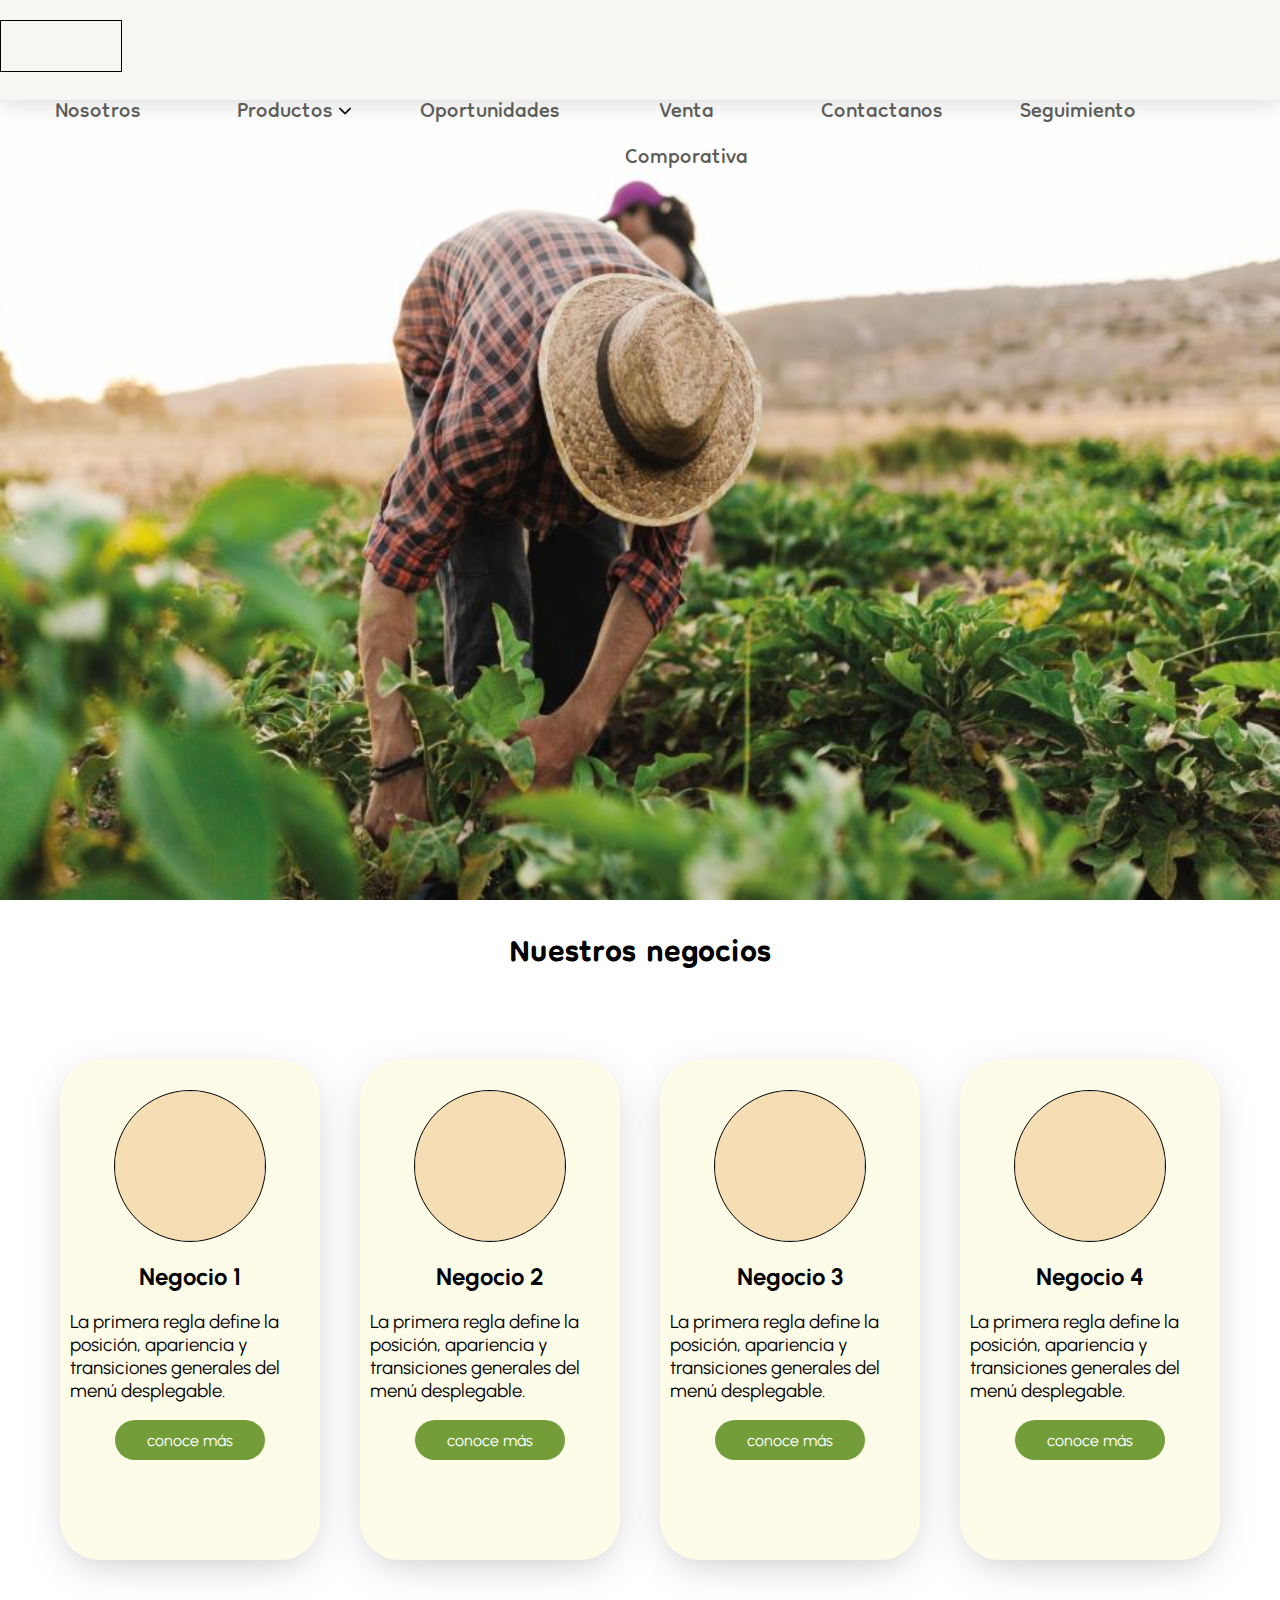
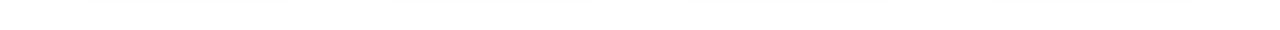
==== index.html @ aed50dfa "Creando archivo index.html" ====
<!DOCTYPE html>
<html lang="es">
<head>
    <meta charset="UTF-8">
    <meta http-equiv="X-UA-Compatible" content="IE=edge">
    <meta name="viewport" content="width=device-width, initial-scale=1.0">
    <link rel="stylesheet" href="/css/style.css">
   
    <title>Home | Pacifico</title>
</head>
<body>
    <header class="header-desktop"> 
        <div class="content-header">
            <div class="content-logo">
                <img src="" alt="">
            </div>
            <div class="content-nav">
                <nav class="nav-menu">
                    <ul>
                        <li><a href="">Nosotros</a></li>
                        <li class="dropdown" onmouseover="showDropdown()" onmouseout="hideDropdown()">
                            <a href="">Productos </a> <img class="img-nav" src="/icon/flecha.png"></img>
                            <ul id="dropdown-menu">
                                <li><a href="">Enmiendas Agricolas Calcicas</a></li>
                                <li><a href="">Abonos Naturales</a></li>
                                <li><a href="">Abonos Agricolas</a></li>
                            </ul>
                        </li>
                        <li><a href="">Oportunidades</a></li>
                        <li><a href="">Venta Comporativa</a></li>
                        <li><a href="">Contactanos</a></li>
                        <li><a href="">Seguimiento</a></li>
                       <!--<li class="icon-search"></li>--> 
                    </ul>
                </nav>
            </div>  
        </div>
    </header>
    <header class="header-mobile">
    </header>


    <div class="container-fluid">
        <div class="carrusel-img">
            <img src="/img/agricola _1.jpeg" alt="">
        </div>
    </div>
    <nav class="nav-menu-2">
        <h2>Nuestros negocios</h2>
        <div class="card-menu">
            <div class="card-item">
                <img src="" alt="">
                <h3>Negocio 1</h3>
                <p>La primera regla define la posición, apariencia y transiciones generales 
                    del menú desplegable.</p>
                    <a href=""><button class="btn-redic">conoce más</button></a>
            </div>
            <div class="card-item">
                <img src="" alt="">
                <h3>Negocio 2</h3>
                <p>La primera regla define la posición, apariencia y transiciones generales 
                    del menú desplegable.</p>
                    <a href=""><button class="btn-redic">conoce más</button></a>
            </div>
            <div class="card-item">
                <img src="" alt="">
                <h3>Negocio 3</h3>
                <p>La primera regla define la posición, apariencia y transiciones generales 
                    del menú desplegable.</p>
                    <a href=""><button class="btn-redic">conoce más</button></a>
            </div>
            <div class="card-item">
                <img src="" alt="">
                <h3>Negocio 4</h3>
                <p>La primera regla define la posición, apariencia y transiciones generales 
                    del menú desplegable.</p>
                    <a href=""><button class="btn-redic">conoce más</button></a>
            </div>
        </div>
    </nav>
</body>
<script src="/js/script.js"></script>
</html>
---- css/style.css ----
@import url('https://fonts.googleapis.com/css2?family=Dongle:wght@300;400&display=swap');
@import url('https://fonts.googleapis.com/css2?family=Urbanist:wght@300&display=swap');
body{
    margin: 0px;
    padding: 0px;
}
.header-desktop{
    background-color: #e9e3d548;
    display: flex;
    justify-content: center;
    width: 100%;
    height: 90px;
    padding-top: 10px;
    box-shadow: 0px 5px 20px 0px rgba(102, 102, 102, 0.2);
    position: absolute;
    z-index: 1;
}
.content-header{
    display: flex;
    flex-wrap: wrap;
}
.content-logo{
    border: 1px solid black;
    width: 120px;
    height: 50px;
    margin: 10px 42px 0px 0px;
}
.nav-menu ul{
    display: flex;
    flex-direction: row;
    list-style: none;
    margin: 10px 0px 0px 0px;
    padding: 0px;
}
.nav-menu li{
    border: 0px solid rgb(0, 0, 0);
    width:180px;
    border-radius: 10px;
    padding: 5px;
    margin: 3px;
    text-align: center;
}
.nav-menu a{
    text-decoration: none;
    color: #5d5d5a;
    font-size: 24pt;
    font-family: 'Dongle', sans-serif;
    transition: all 0.3s ease-in-out;
}
.img-nav{
    width: 12px;
    height: 12px;

}
.nav-menu a:hover{
    color: #ff7657;
}

#dropdown-menu {
    display: none;
}
#dropdown-menu li{
    text-align: center;
    height: max-content;
    width: 170px;
    padding: 10px 10px 0px 10px ;
    border: 0px solid rgba(0, 0, 0, 0.1);
    margin: 0px;
    transition: background-color 0.8s ease-in-out;
}
#dropdown-menu li:hover{
    background-color: #ffc87c96
}

.dropdown:hover #dropdown-menu {
    display: block;
    width: max-content;
    height: auto;
    background-color: rgb(255, 255, 255);
    padding: 0px;
    margin-top: 15px;
    border-radius: 15px;
    box-shadow: 0px 5px 20px 5px rgba(102, 102, 102, 0.3);
}

.container-fluid{
    border: 0px solid black;
    height: 900px;
    padding: 0px;
    margin: 0px;
    background-color: black;
}
.carrusel-img{
    width: 100%;
    height: 100%;

}
.carrusel-img img{
    width: 100%;
    height: 100%;
    border: none;
}
.nav-menu-2{
    border: 0px solid black;
    text-align: center;
    height: 500px;
}
.nav-menu-2 h2{
    font-family: 'Dongle', sans-serif;
    font-size: 36pt;
    margin: 20px 0px 0px 0px;
    padding: 0px;
    color: rgb(0, 0, 0);
}
.card-menu{
    display: flex;
    border: 0px solid black;
    justify-content:center;
    padding: 50px;
}
.card-item{
    display: flex;
    align-items: center;
    flex-direction: column;
    width: 320px;
    height: 480px;
    padding: 10px;
    margin: 20px;
    border: 0px solid black;

    background-color: #fbfad380;
    border-radius: 40px;
    box-shadow:0px 10px 40px -10px rgba(102, 102, 102, 0.4);
    transition: all 0.5s ease;
}
.card-item:hover{
    padding: 15px;
}
.card-item img{
    width: 150px;
    height: 150px;
    border: 1px solid black;
    margin: 20px;
    border-radius: 50%;
    background-color: wheat;
}
.card-item h3{
    width: 200px;
    margin: 0px;
    padding: 0px;
    font-family: 'Urbanist', sans-serif;
    font-size: 18pt;
}
.card-item p{
    width: 240px;
    text-align:left;
    font-size: 14pt;
    font-family: 'Urbanist', sans-serif;
}
.card-item a{
    text-decoration: none;
    font-size: 16pt;
}
.btn-redic{
    border: none;
    width: 150px;
    height: 40px;
    border-radius: 20px;
    padding: 10px;
    font-size: 12pt;
    background-color: #729d39;
    color: white;
    font-family: 'Urbanist', sans-serif;
}
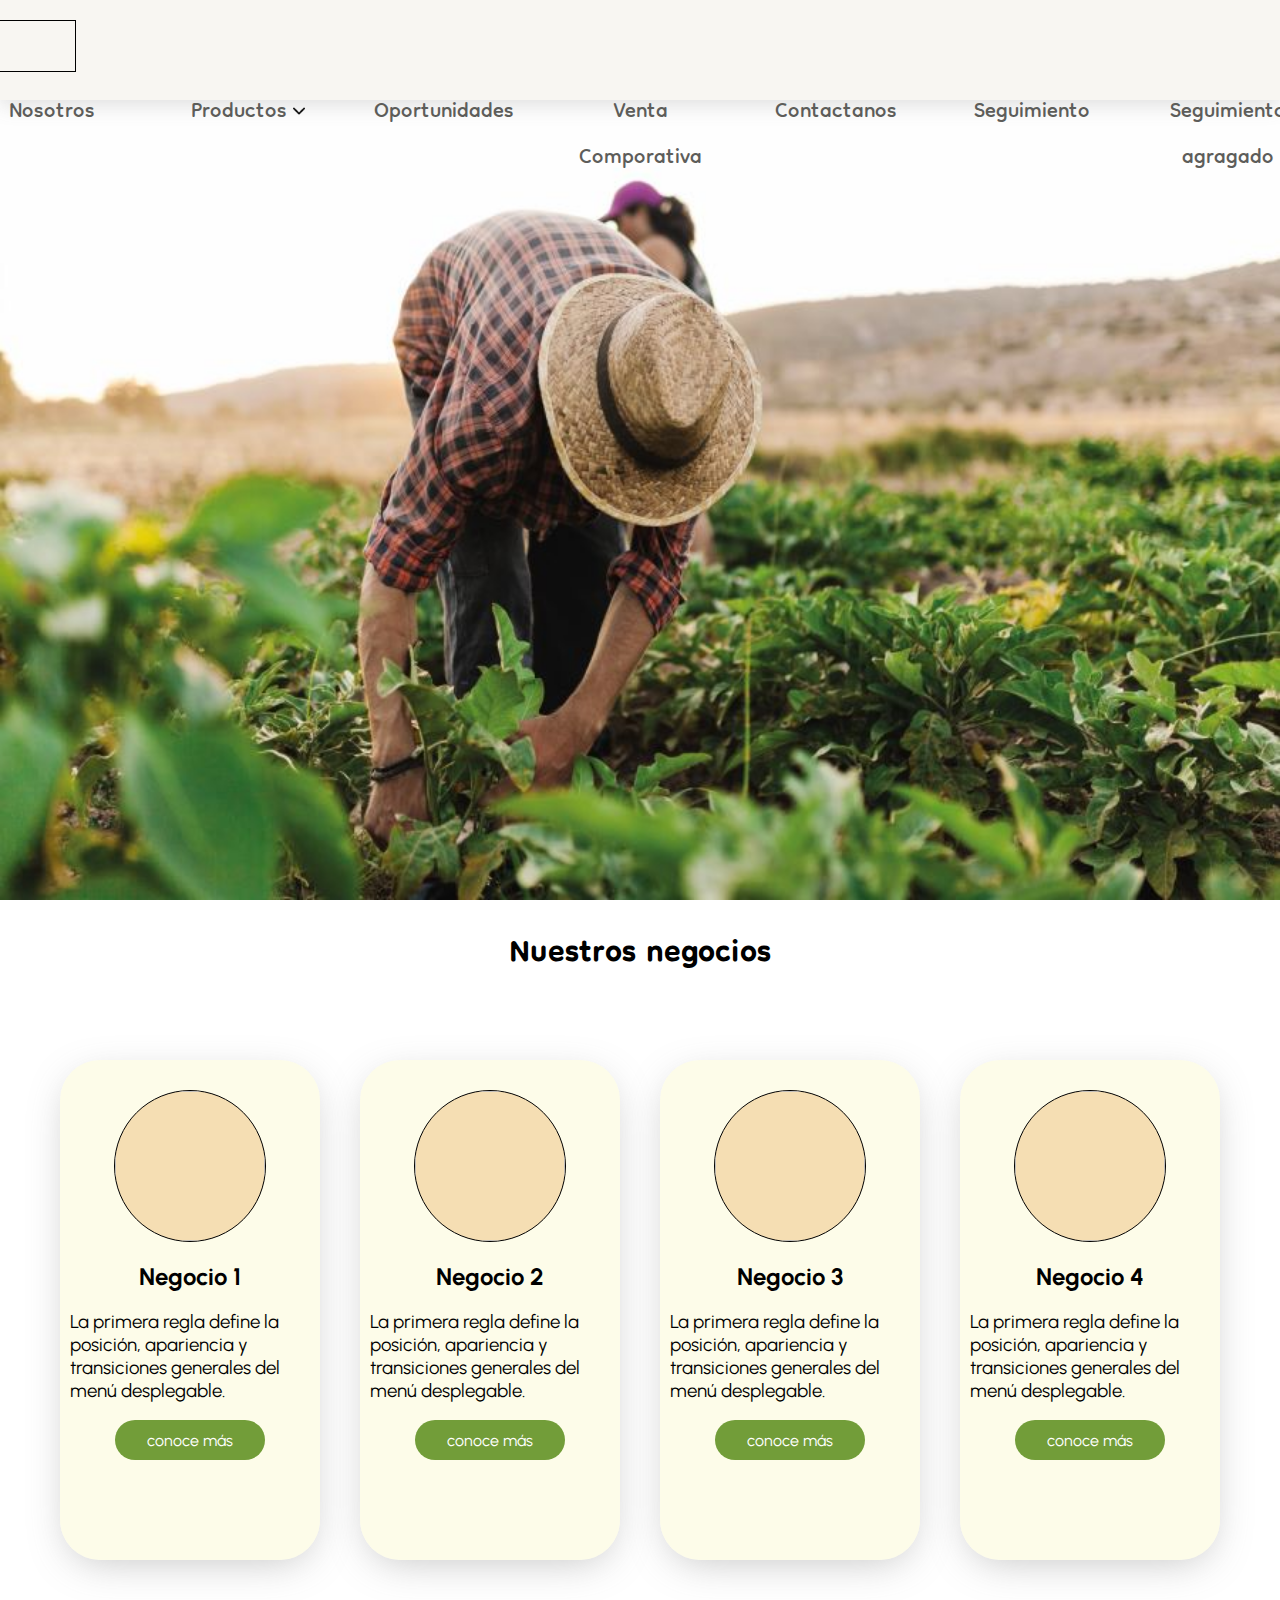
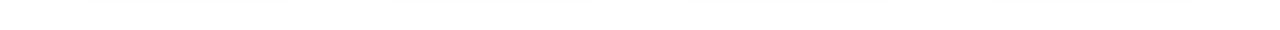
==== commit 19fb47ce: "Se creo nuevo elemento al nav" ====
--- a/index.html
+++ b/index.html
@@ -30,6 +30,7 @@
                         <li><a href="">Venta Comporativa</a></li>
                         <li><a href="">Contactanos</a></li>
                         <li><a href="">Seguimiento</a></li>
+                        <li><a href="">Seguimiento agragado</a></li>
                        <!--<li class="icon-search"></li>--> 
                     </ul>
                 </nav>
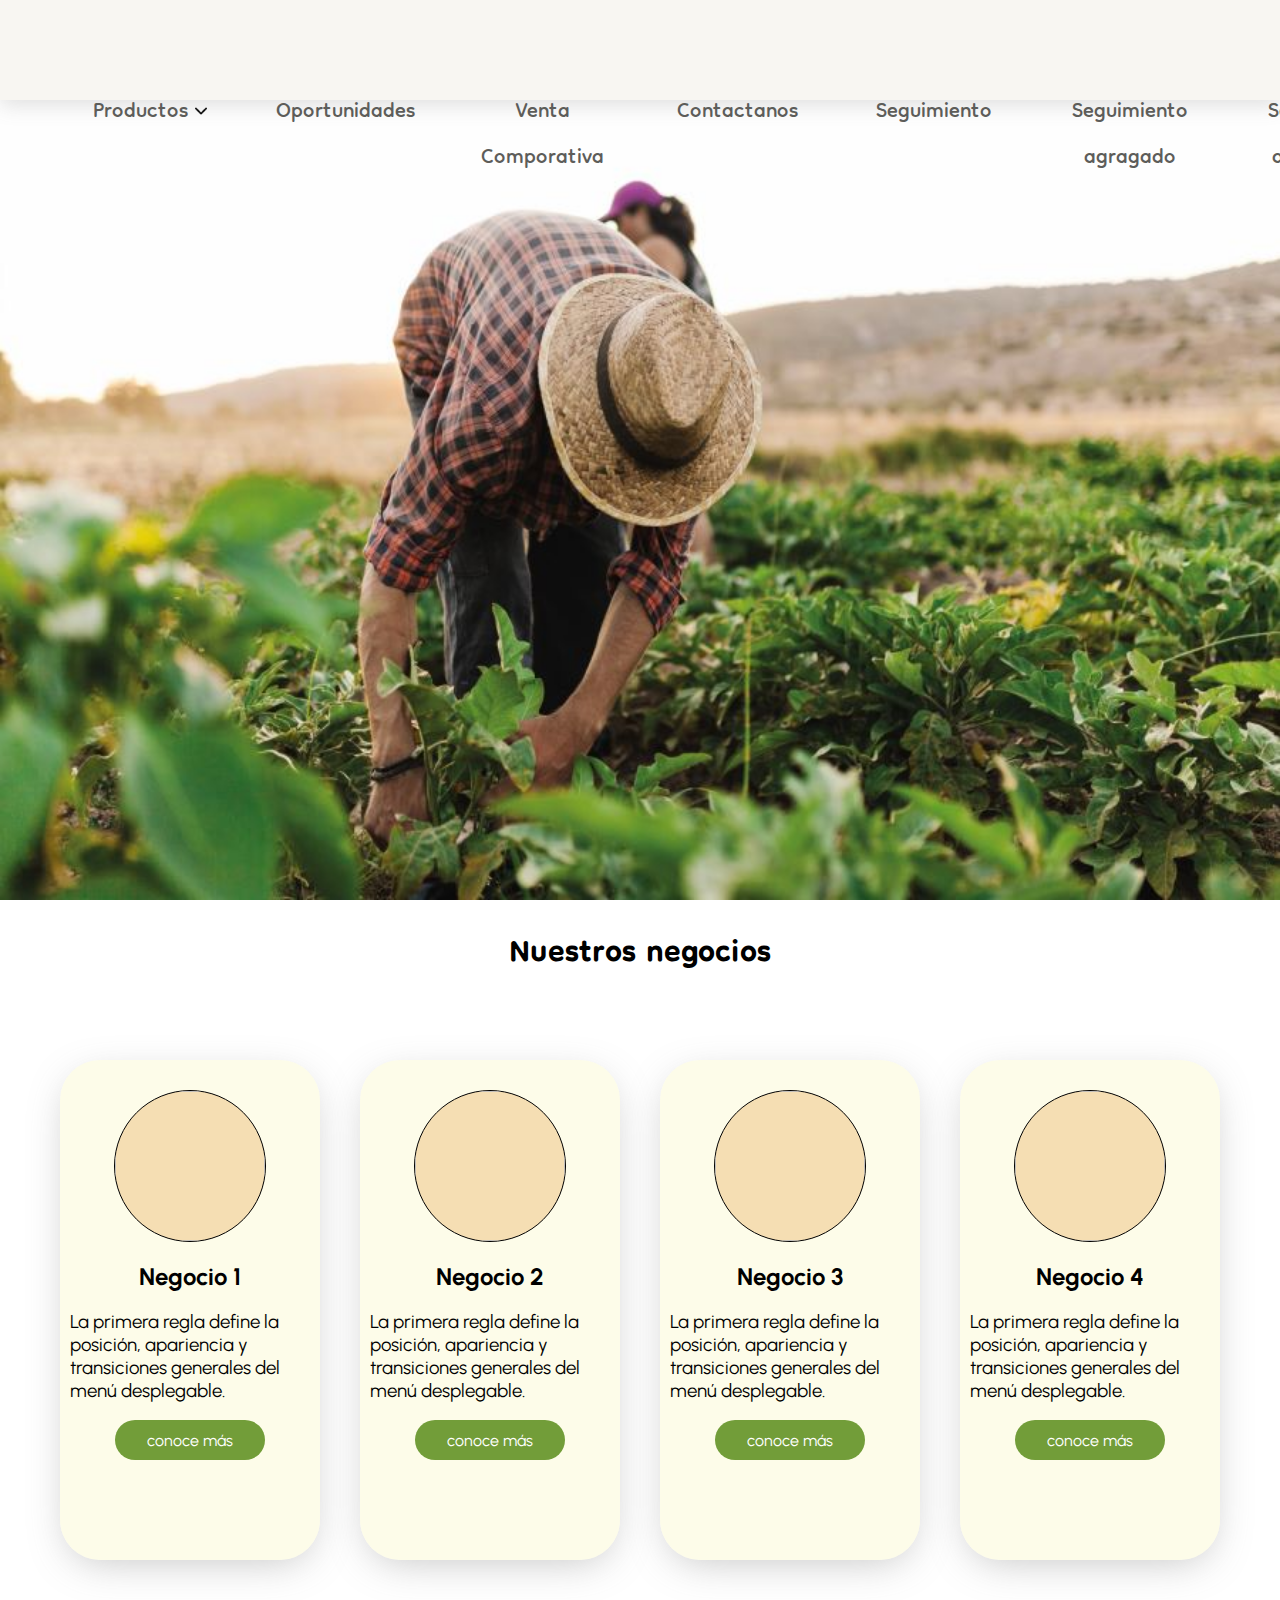
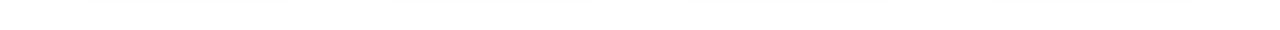
==== commit fe7c476b: "Nuevo elemento en nav" ====
--- a/index.html
+++ b/index.html
@@ -31,6 +31,7 @@
                         <li><a href="">Contactanos</a></li>
                         <li><a href="">Seguimiento</a></li>
                         <li><a href="">Seguimiento agragado</a></li>
+                        <li><a href="">Seguimiento agragado 2</a></li> 
                        <!--<li class="icon-search"></li>--> 
                     </ul>
                 </nav>
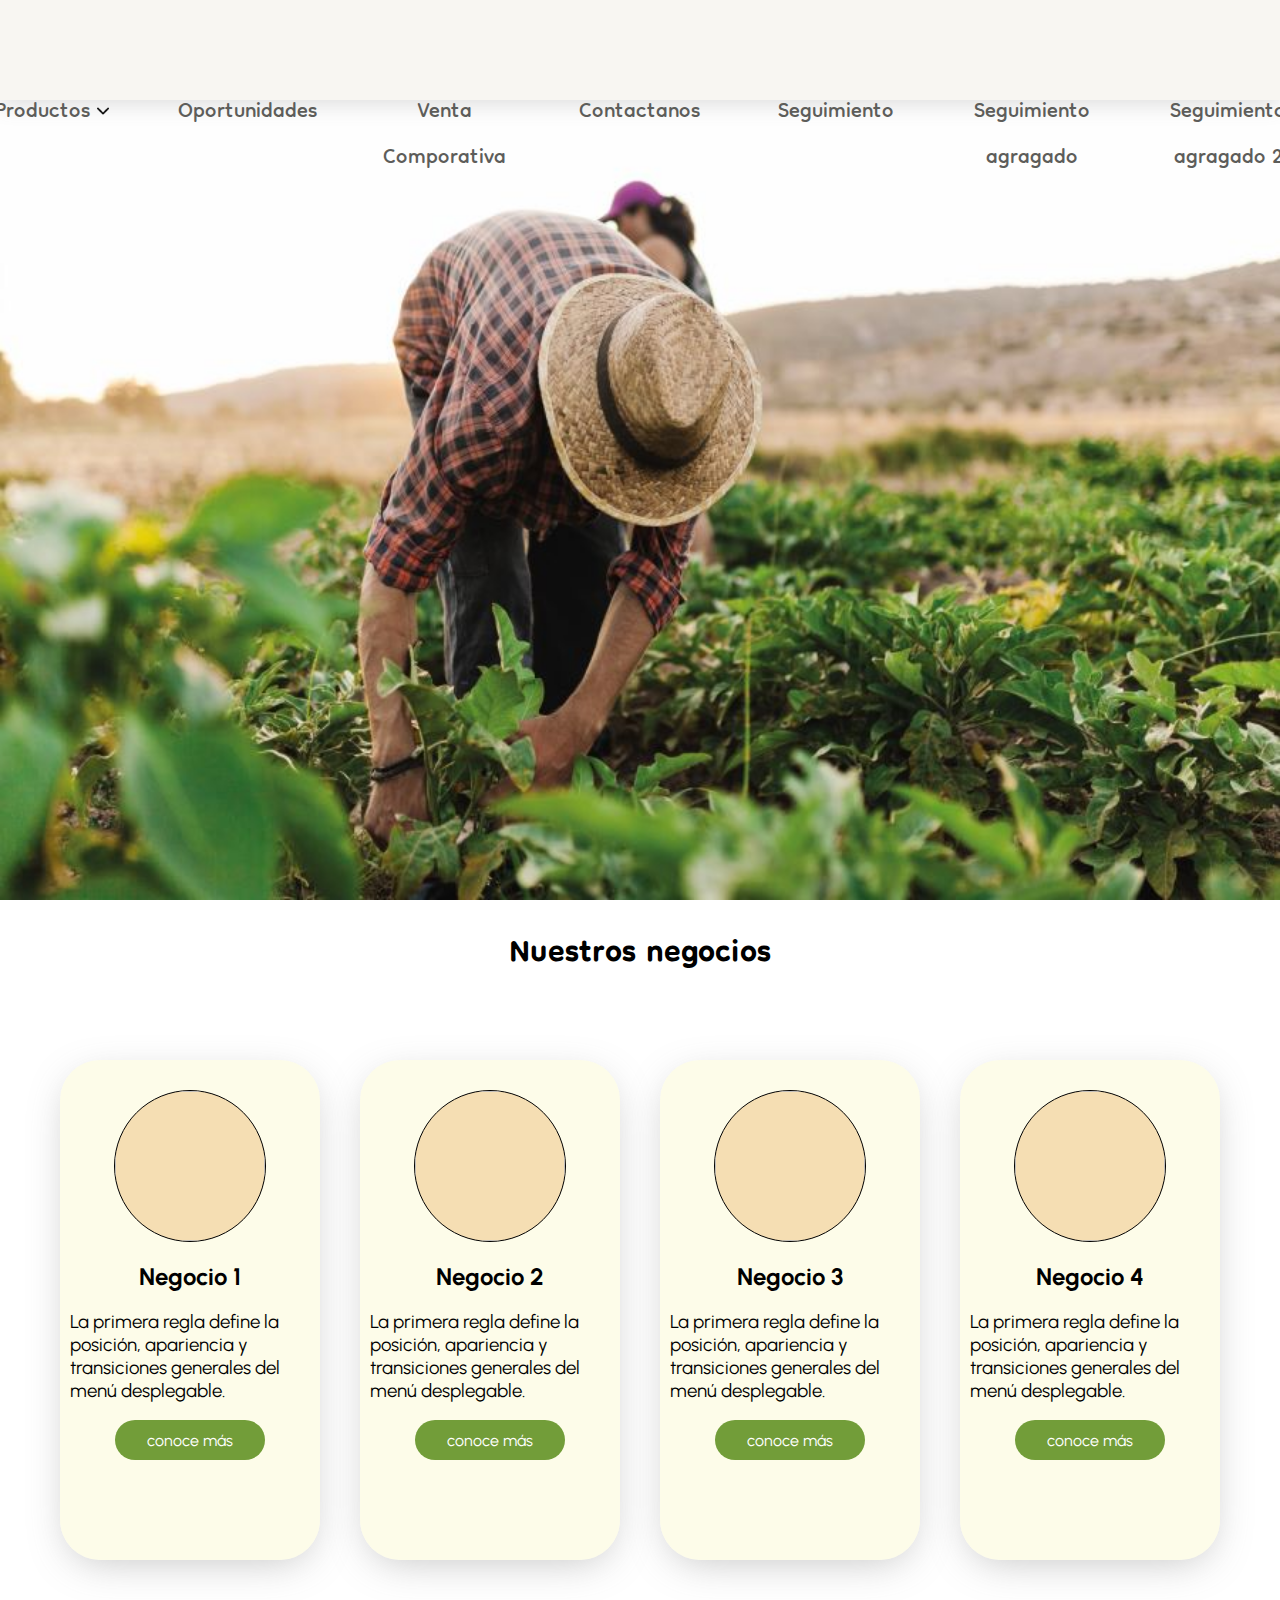
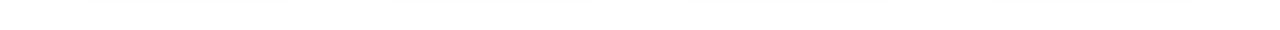
==== commit b603e665: "Se agrego nuevo elemento en el Nav" ====
--- a/index.html
+++ b/index.html
@@ -32,6 +32,7 @@
                         <li><a href="">Seguimiento</a></li>
                         <li><a href="">Seguimiento agragado</a></li>
                         <li><a href="">Seguimiento agragado 2</a></li> 
+                        <li><a href="">Seguimiento agragado por ANA</a></li> 
                        <!--<li class="icon-search"></li>--> 
                     </ul>
                 </nav>
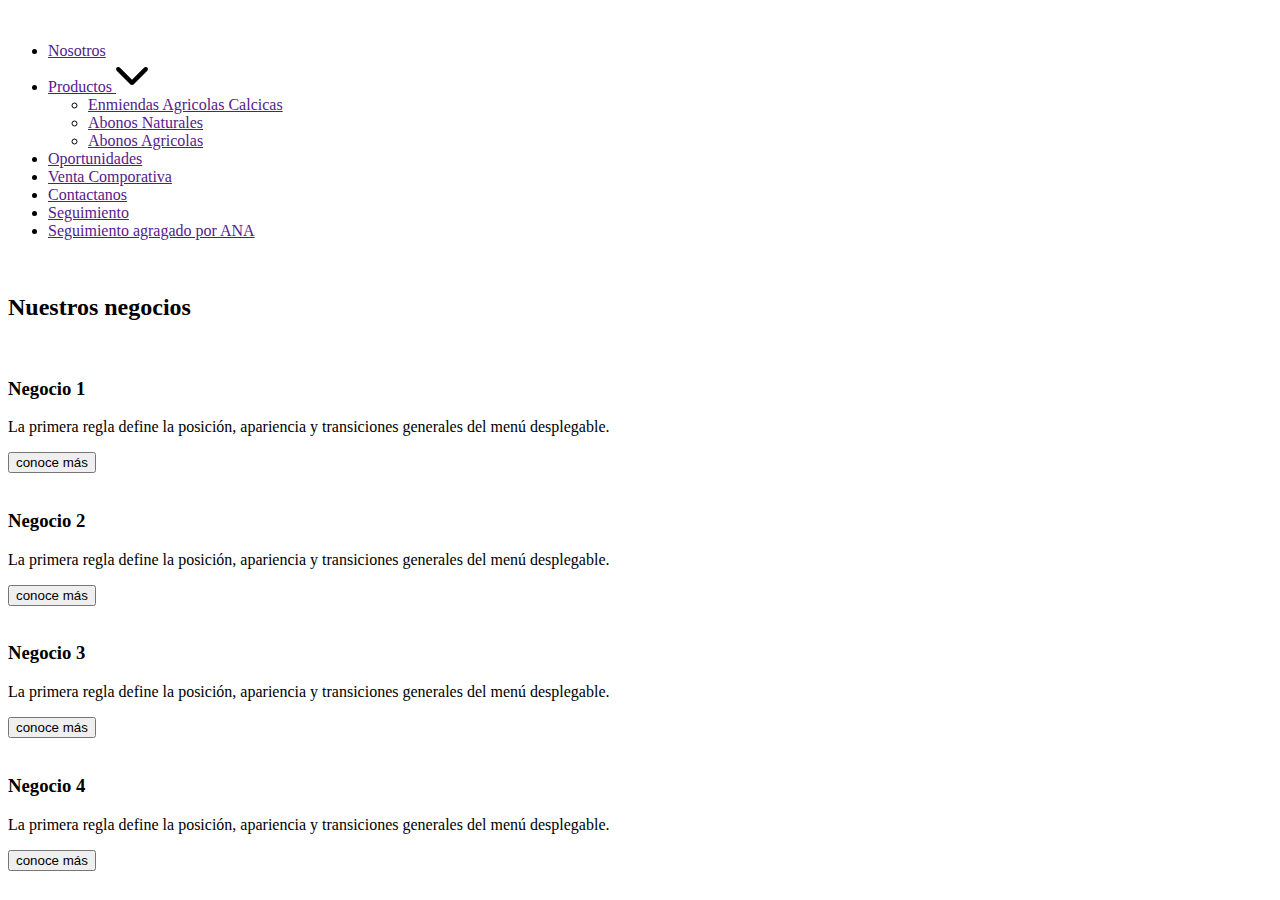
==== commit 9543174d: "Se modifico el nav" ====
--- a/index.html
+++ b/index.html
@@ -4,9 +4,9 @@
     <meta charset="UTF-8">
     <meta http-equiv="X-UA-Compatible" content="IE=edge">
     <meta name="viewport" content="width=device-width, initial-scale=1.0">
-    <link rel="stylesheet" href="/css/style.css">
+    <link rel="stylesheet" href="/Pacifico-Web/css/style.css">
    
-    <title>Home | Pacifico</title>
+    <title>Home | Pacifico m&ds</title>
 </head>
 <body>
     <header class="header-desktop"> 
@@ -30,8 +30,6 @@
                         <li><a href="">Venta Comporativa</a></li>
                         <li><a href="">Contactanos</a></li>
                         <li><a href="">Seguimiento</a></li>
-                        <li><a href="">Seguimiento agragado</a></li>
-                        <li><a href="">Seguimiento agragado 2</a></li> 
                         <li><a href="">Seguimiento agragado por ANA</a></li> 
                        <!--<li class="icon-search"></li>--> 
                     </ul>
@@ -45,7 +43,7 @@
 
     <div class="container-fluid">
         <div class="carrusel-img">
-            <img src="/img/agricola _1.jpeg" alt="">
+            <img src="/Pacifico-Web/img/agricola _1.jpeg" alt="">
         </div>
     </div>
     <nav class="nav-menu-2">
@@ -82,5 +80,5 @@
         </div>
     </nav>
 </body>
-<script src="/js/script.js"></script>
+<script src="/Pacifico-Web/js/script.js"></script>
 </html>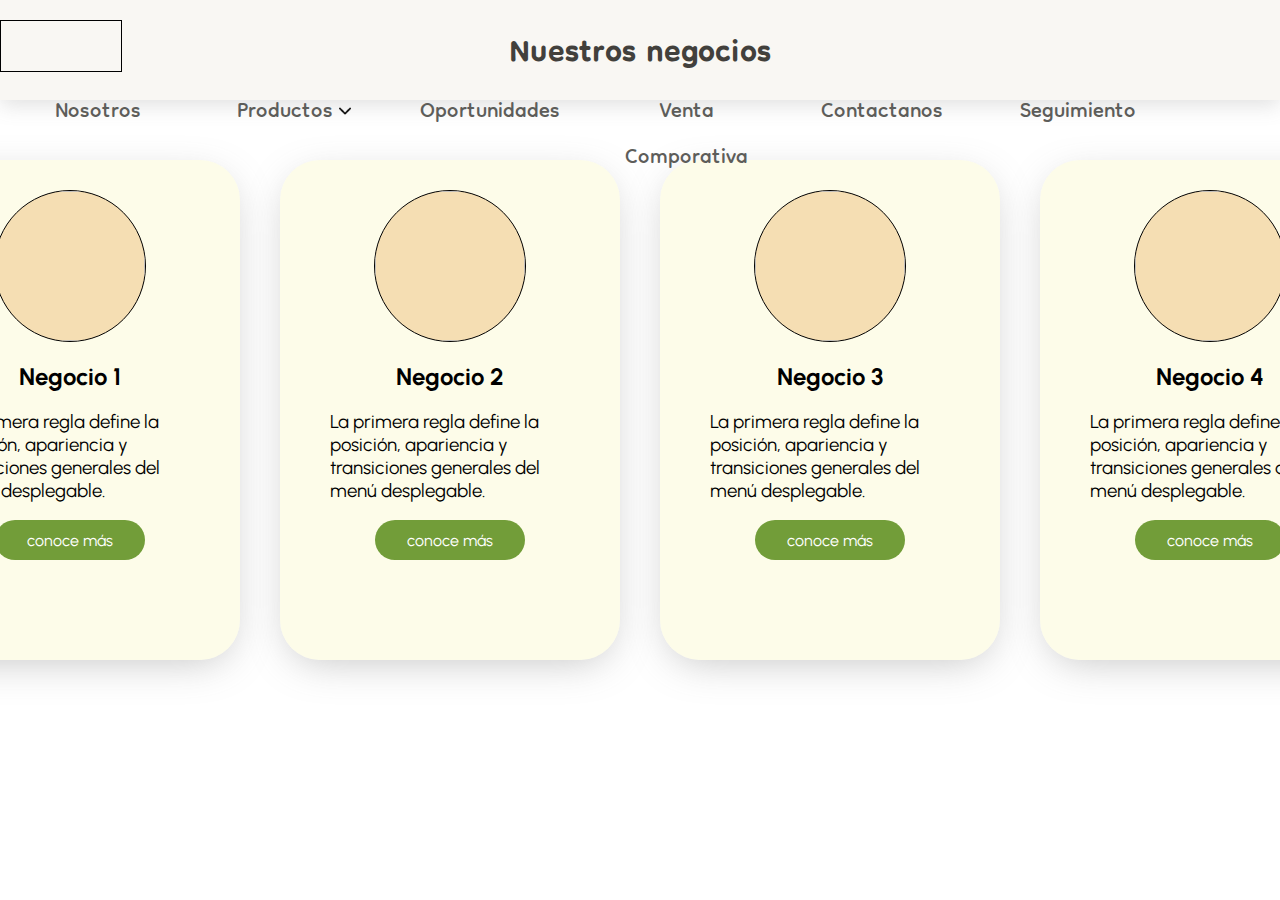
==== commit 92fcb0cb: "Creacion de la pagina productos y primer avance de card" ====
--- a/index.html
+++ b/index.html
@@ -4,7 +4,7 @@
     <meta charset="UTF-8">
     <meta http-equiv="X-UA-Compatible" content="IE=edge">
     <meta name="viewport" content="width=device-width, initial-scale=1.0">
-    <link rel="stylesheet" href="/Pacifico-Web/css/style.css">
+    <link rel="stylesheet" href="/css/style.css">
    
     <title>Home | Pacifico m&ds</title>
 </head>
@@ -19,7 +19,7 @@
                     <ul>
                         <li><a href="">Nosotros</a></li>
                         <li class="dropdown" onmouseover="showDropdown()" onmouseout="hideDropdown()">
-                            <a href="">Productos </a> <img class="img-nav" src="/icon/flecha.png"></img>
+                            <a href="pages/productos.html">Productos </a> <img class="img-nav" src="/icon/flecha.png"></img>
                             <ul id="dropdown-menu">
                                 <li><a href="">Enmiendas Agricolas Calcicas</a></li>
                                 <li><a href="">Abonos Naturales</a></li>
@@ -30,7 +30,6 @@
                         <li><a href="">Venta Comporativa</a></li>
                         <li><a href="">Contactanos</a></li>
                         <li><a href="">Seguimiento</a></li>
-                        <li><a href="">Seguimiento agragado por ANA</a></li> 
                        <!--<li class="icon-search"></li>--> 
                     </ul>
                 </nav>
@@ -39,11 +38,10 @@
     </header>
     <header class="header-mobile">
     </header>
-
-
+    
     <div class="container-fluid">
         <div class="carrusel-img">
-            <img src="/Pacifico-Web/img/agricola _1.jpeg" alt="">
+            <img src="/img/agricola _1.jpeg" alt="">
         </div>
     </div>
     <nav class="nav-menu-2">
@@ -80,5 +78,5 @@
         </div>
     </nav>
 </body>
-<script src="/Pacifico-Web/js/script.js"></script>
+<script src="/js/script.js"></script>
 </html>--- a/css/style.css
+++ b/css/style.css
@@ -0,0 +1,266 @@
+@import url('https://fonts.googleapis.com/css2?family=Dongle:wght@300;400&display=swap');
+@import url('https://fonts.googleapis.com/css2?family=Urbanist:wght@300&display=swap');
+@import url('https://fonts.googleapis.com/css2?family=Yantramanav:wght@300&display=swap');
+@font-face {
+    font-family: "Gotham";
+    src: url(/font/Gotham-Bold.otf);
+}
+body{
+    margin: 0px;
+    padding: 0px;
+    display: flex;
+    justify-content: center;
+}
+.header-desktop{
+    background-color: #e9e3d548;
+    display: flex;
+    justify-content: center;
+    width: 100%;
+    height: 90px;
+    padding-top: 10px;
+    box-shadow: 0px 5px 20px 0px rgba(102, 102, 102, 0.2);
+    position: absolute;
+    z-index: 1;
+}
+.content-header{
+    display: flex;
+    flex-wrap: wrap;
+}
+.content-logo{
+    border: 1px solid black;
+    width: 120px;
+    height: 50px;
+    margin: 10px 42px 0px 0px;
+}
+.nav-menu ul{
+    display: flex;
+    flex-direction: row;
+    list-style: none;
+    margin: 10px 0px 0px 0px;
+    padding: 0px;
+}
+.nav-menu li{
+    border: 0px solid rgb(0, 0, 0);
+    width:180px;
+    border-radius: 10px;
+    padding: 5px;
+    margin: 3px;
+    text-align: center;
+}
+.nav-menu a{
+    text-decoration: none;
+    color: #5d5d5a;
+    font-size: 24pt;
+    font-family: 'Dongle', sans-serif;
+    transition: all 0.3s ease-in-out;
+}
+.img-nav{
+    width: 12px;
+    height: 12px;
+
+}
+.nav-menu a:hover{
+    color: #ff7657;
+}
+
+#dropdown-menu {
+    display: none;
+}
+#dropdown-menu li{
+    text-align: center;
+    height: max-content;
+    width: 170px;
+    padding: 10px 10px 0px 10px ;
+    border: 0px solid rgba(0, 0, 0, 0.1);
+    margin: 0px;
+    transition: background-color 0.8s ease-in-out;
+}
+#dropdown-menu li:hover{
+    background-color: #ffc87c96
+}
+
+.dropdown:hover #dropdown-menu {
+    display: block;
+    width: max-content;
+    height: auto;
+    background-color: rgb(255, 255, 255);
+    padding: 0px;
+    margin-top: 15px;
+    border-radius: 15px;
+    box-shadow: 0px 5px 20px 5px rgba(102, 102, 102, 0.3);
+}
+
+.container-fluid{
+    border: 0px solid black;
+    height: 900px;
+    padding: 0px;
+    margin: 0px;
+    background-color: black;
+}
+.carrusel-img{
+    width: 100%;
+    height: 100%;
+
+}
+.carrusel-img img{
+    width: 100%;
+    height: 100%;
+    border: none;
+}
+.nav-menu-2{
+    border: 0px solid black;
+    text-align: center;
+    height: 500px;
+}
+.nav-menu-2 h2{
+    font-family: 'Dongle', sans-serif;
+    font-size: 36pt;
+    margin: 20px 0px 0px 0px;
+    padding: 0px;
+    color: rgb(0, 0, 0);
+}
+.card-menu{
+    display: flex;
+    border: 0px solid black;
+    justify-content:center;
+    padding: 50px;
+}
+.card-item{
+    display: flex;
+    align-items: center;
+    flex-direction: column;
+    width: 320px;
+    height: 480px;
+    padding: 10px;
+    margin: 20px;
+    border: 0px solid black;
+
+    background-color: #fbfad380;
+    border-radius: 40px;
+    box-shadow:0px 10px 40px -10px rgba(102, 102, 102, 0.4);
+    transition: all 0.5s ease;
+}
+.card-item:hover{
+    padding: 15px;
+}
+.card-item img{
+    width: 150px;
+    height: 150px;
+    border: 1px solid black;
+    margin: 20px;
+    border-radius: 50%;
+    background-color: wheat;
+}
+.card-item h3{
+    width: 200px;
+    margin: 0px;
+    padding: 0px;
+    font-family: 'Urbanist', sans-serif;
+    font-size: 18pt;
+}
+.card-item p{
+    width: 240px;
+    text-align:left;
+    font-size: 14pt;
+    font-family: 'Urbanist', sans-serif;
+}
+.card-item a{
+    text-decoration: none;
+    font-size: 16pt;
+}
+.btn-redic{
+    border: none;
+    width: 150px;
+    height: 40px;
+    border-radius: 20px;
+    padding: 10px;
+    font-size: 12pt;
+    background-color: #729d39;
+    color: white;
+    font-family: 'Urbanist', sans-serif;
+}
+.container-grid{
+    display: flex;
+    flex-direction: column;
+    margin: 105px 0px 0px 0px;
+    width: 95%;
+    height: max-content;
+    border: 0px solid black;
+    
+}
+.title-1{
+    display: flex;
+    flex-wrap: wrap;
+    justify-content: center;
+    width: 100%;
+}
+.title-1 h1{
+    border: 0px solid black;
+    margin: 10px 30px 10px 0px;
+    font-family: 'Urbanist', sans-serif;
+}
+.grid-cards{
+    display: flex;
+    align-items: center;
+    flex-direction: column;
+    border: 0px solid rgb(255, 0, 0);
+    width: 100%;
+    height: 100%;
+    margin: 0px 0px 10px 0px;
+}
+.card-prd{
+    display: flex;
+    flex-flow: wrap;
+    justify-content: center;
+    width: 90%;
+    height: 500px;
+    border: 0px solid blue;
+    border-radius: 60px;
+    margin: 20px;
+    padding: 50px;
+    box-shadow:0px 10px 40px -10px rgba(102, 102, 102, 0.4);
+}
+.card-prd h2{
+    width:100%;
+    height: min-content;
+    text-align: center;
+    font-family: "Gotham", sans-serif;
+    border: 0px solid black;
+    font-size: 32pt;
+    margin: 0px;
+}
+.img-seccion img{
+    width: 400px;
+    height:400px;
+    border: 0px solid red;
+    background-color: black;
+    margin: 0px 42px 0px 0px;
+    border-radius: 50%;
+}
+.info-seccion{
+    display: flex;
+    flex-direction: column;
+    align-items: center;
+    width: 65%;
+    border: 0px solid black;
+    padding: 30px 0px 0px 0px;
+}
+.info-seccion p{
+    font-family: 'Yantramanav', sans-serif;
+    font-size: 20pt;
+    margin: 0px 0px 40px 0px;
+}
+.info-seccion table{
+    font-family: 'Urbanist', sans-serif;
+    text-align: center;
+    border: 0px solid black;
+    width: 100%;
+    height: 100px;
+    border-collapse: collapse;
+    box-shadow:0px 10px 40px -10px rgba(102, 102, 102, 0.2);
+}
+
+th{
+    background-color: #c9c9c9;
+    height: 50px;
+}